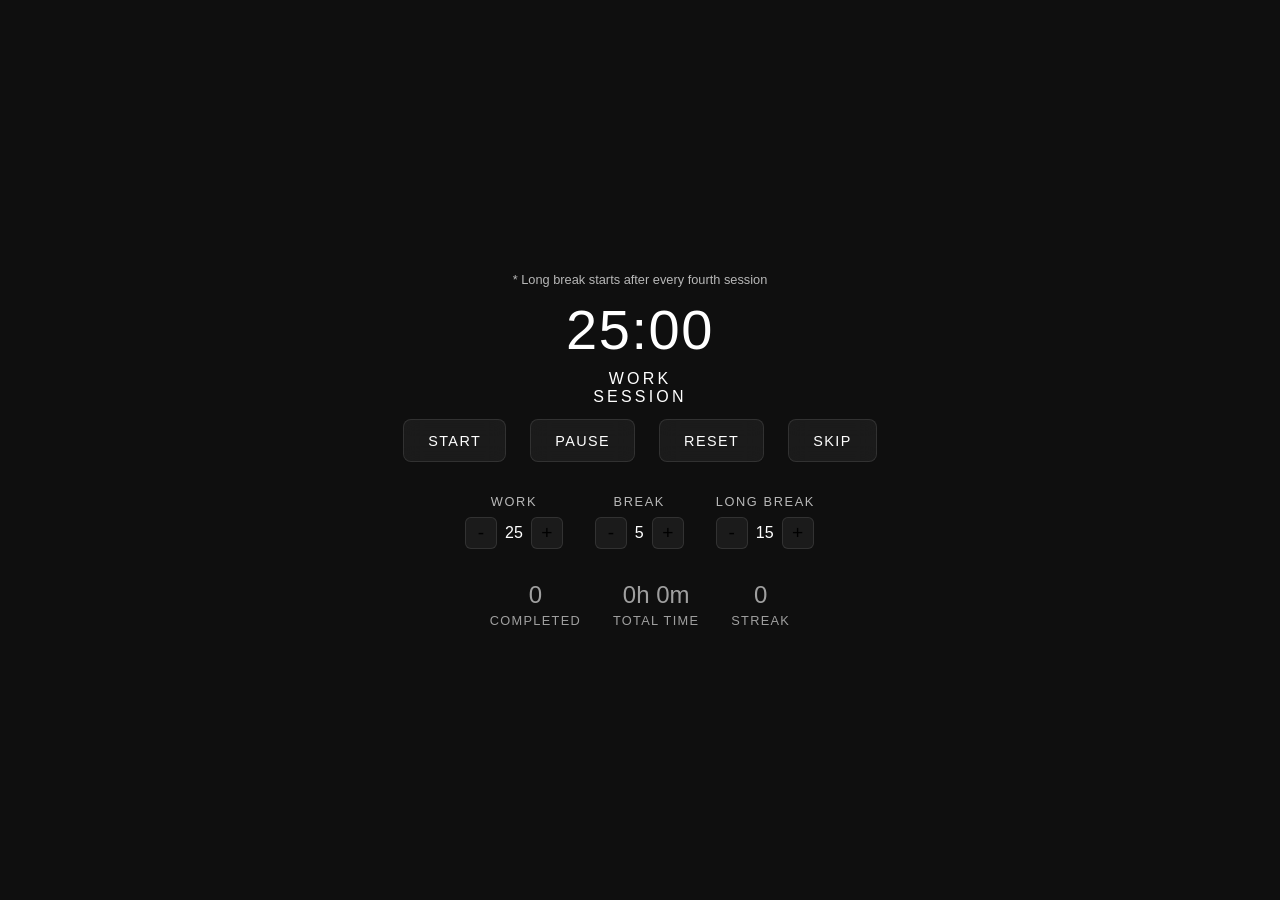
==== index.html @ 33bf0423 "Add files via upload" ====
<!DOCTYPE html>
<html lang="en">

<head>
    <meta charset="UTF-8">
    <meta name="description" content="This is a very simple website made by yours truly">
    <meta name="viewport" content="width=device-width, initial-scale=1">
    <title>Pomodoro Timer</title>
    <link rel="stylesheet" href="style.css" />
    <script src="script.js" defer></script>
</head>


<body>
    <nav>

    </nav>
    
    <div class="background-grid"></div>


    <div class="container">
        <div> <p class="disclaimer"> * Long break starts after every fourth session</p> </div>
        <div class="timer-wrapper">
            
                <circle id="progress"></circle>
            

            <div class="timer-display">
                <div class="time" id="timeDisplay"> 25:00</div>
                <div class="session-type" id="sessionType">Work Session</div>


            </div>
        </div>

        <div class="controls">
            <button class="btn primary" id="startBtn">Start</button>
            <button class="btn" id="pauseBtn">Pause</button>
            <button class="btn" id="resetBtn">Reset</button>
            <button class="btn" id="skipBtn">Skip</button>
        </div>

        <div class="settings">
            <div class="setting-group">
                <div class="setting-label">Work</div>
                <div class="setting-controls">
                    <button class="setting-btn" id="workMinus">-</button>
                    <div class="setting-value" id="workTime">25</div>
                    <button class="setting-btn" id="workPlus">+</button>
                </div>
            </div>
            <div class="setting-group">
                <div class="setting-label">Break</div>
                <div class="setting-controls">
                    <button class="setting-btn" id="breakMinus">-</button>
                    <div class="setting-value" id="breakTime">5</div>
                    <button class="setting-btn" id="breakPlus">+</button>
                </div>
            </div>
            <div class="setting-group">
                <div class="setting-label">Long Break </div>
                <div class="setting-controls">
                    <button class="setting-btn" id="longBreakMinus">-</button>
                    <div class="setting-value" id="longBreakTime">15</div>
                    <button class="setting-btn" id="longBreakPlus">+</button>
                </div>
            </div>
        </div>
        <div class="stats">
            <div class="stat">
                <div class="stat-value" id="completedSessions">0</div>
                <div class="stat-label"> Completed</div>
            </div>
            <div class="stat">
                <div class="stat-value" id="totalTime">0h 0m</div>
                <div class="stat-label"> Total Time</div>
            </div>
            <div class="stat">
                <div class="stat-value" id="currentStreak">0</div>
                <div class="stat-label"> Streak</div>
            </div>
        </div>

    </div>
    <div class="notification" id="notification">
        <div id="notificationText">Session Completed</div>
    </div>


</body>

</html>
---- style.css ----
* {
    margin: 0;
    padding: 0;
    box-sizing: border-box;
}

body {
    font-family: Arial, Helvetica, sans-serif;
    background: #0f0f0f;
    color: white;
    min-height: 100vh;
    display: flex;
    justify-content: center;
    align-items: center;
    overflow: hidden;
    position: relative;
}

.background-grid {
    position: absolute;
    top: 0;
    left: 0;
    width: 100%;
    height: 100%;
    opacity: 0.02;
    background-image: linear-gradient(rgba(255, 255, 255, 0.1) 1px, transperant 1px),
        linear-gradient(90deg, rgba(255, 255, 255, 0.1) 1px, transperant 1px);
    background-size: 40px 40px;
    animation: gridMove 30s linear infinite;

}

@keyframes gridMove {
    0% {
        transform: translate(0, 0);
    }

    100% {
        transform: translate(40px, 40px);
    }
}

.container {
    text-align: center;
    z-index: 2;
    position: relative;
    padding: 2rem;
}

.disclaimer {
    font-size: 0.8rem;
    font-weight: 300;
    opacity: 0.7;
    margin-bottom: 4rem;
}

.timer-wrapper {
    position: relative;
    display: inline-block;
    margin-bottom: 4rem;
}

/* .progress-ring {
    transform: rotate(-90deg);
    width: 300px;
    height: 300px;
}

.progress-ring-circle {
    stroke: rgba(255, 255, 255, 0.1);
    stroke-width: 6;
    fill: transparent;
    r: 145;
    cx: 150;
    cy: 150;
}

.progress-ring-progress {
    stroke: white;
    stroke-width: 6;
    fill: transparent;
    r: 145;
    cx: 150;
    cy: 150;
    stroke-dasharray: 911;
    stroke-dashoffset: 911;
    transition: stroke-dashoffset 1s ease;
    stroke-linecap: round;

}

.progress-ring-progress.work {
    stroke: #f4bbbb;

}

.progress-ring-progress.break {
    stroke: #a4eeee;
} */

.timer-display {
    position: absolute;
    top: 50%;
    left: 50%;
    transform: translate(-50%, -50%);
    display: flex;
    flex-direction: column;
    align-items: center;
}

.time {
    font-size: 3.5rem;
    font-weight: 200;
    letter-spacing: 0.1rem;
    margin-bottom: 0.5rem;
    font-variant-numeric: tabular-nums;
}

.session-type {
    font-size: 1rem;
    font-weight: 300;
    text-transform: uppercase;
    letter-spacing: 0.2rem;
}

.controls {
    display: flex;
    gap: 1.5rem;
    margin-bottom: 2rem;
    justify-content: center;
    flex-wrap: wrap;
}

.btn {
    background: rgba(255, 255, 255, 0.05);
    border: 1px solid rgba(255, 255, 255, 0.1);
    color: white;
    padding: 0.8rem 1.5rem;
    border-radius: 8px;
    cursor: pointer;
    font-size: 0.9rem;
    font-weight: 300;
    text-transform: uppercase;
    letter-spacing: 0.1em;
    transition: all 0.3s ease;
    backdrop-filter: blur(10px);
    position: relative;
    overflow: hidden;

}

.btn::before {
    content: '';
    position: absolute;
    top: 0;
    left: 100%;
    width: 100%;
    height: 100%;
    background: rgba(255, 255, 255, 0.1);
    transition: left 0.3s ease;

}

.btn:hover::before {
    left: 100%;
}

.btn:hover {
    border-color: rgba(255, 255, 255, 0.3);
    background: rgba(255, 255, 255, 0.1);
    transform: translateY(-2px);
}

.btn:active {
    border-color: #f4bbbb;
    color: #f4bbbb;
}

.settings {
    display: flex;
    gap: 2rem;
    justify-content: center;
    margin-bottom: 2rem;
    flex-wrap: wrap;
}

.setting-group {
    display: flex;
    flex-direction: column;
    align-content: center;
    gap: 0.5rem;
}

.setting-label {
    font-size: 0.8rem;
    font-weight: 300;
    opacity: 0.7;
    text-transform: uppercase;
    letter-spacing: 0.1rem;
}

.setting-controls {
    display: flex;
    align-items: center;
    gap: 0.5rem;
}

.setting-btn {
    background: rgba(255, 255, 255, 0.05);
    border: 1px solid rgba(255, 255, 255, 0.1);
    width: 32px;
    height: 32px;
    border-radius: 6px;
    cursor: pointer;
    display: flex;
    align-items: center;
    justify-content: center;
    font-size: 1.2rem;
    transition: all 0.3s ease;
}

.setting-btn:hover {
    background: rgba(255, 255, 255, 0.1);
    border-color: rgba(255, 255, 255, 0.3);
}

.setting-value {
    font-size: 1rem;
    font-weight: 300;
    max-width: 3rem;
    text-align: center;
}

.stats {
    display: flex;
    gap: 2rem;
    justify-content: center;
    opacity: 0.6;
    flex-wrap: wrap;
}

.stat {
    text-align: center;
}

.stat-value {
    font-size: 1.5rem;
    font-weight: 200;
    margin-bottom: 0.25rem;
}

.stat-label {
    font-size: 0.8rem;
    font-weight: 300;
    text-transform: uppercase;
    letter-spacing: 0.1em;
}

.notification {
    position: fixed;
    top: 2rem;
    right: 2rem;

    background: rgba(255, 255, 255, 0.1);
    border: 1px solid rgba(255, 255, 255, 0.2);
    border-radius: 8px;
    padding: 1rem 1.5rem;
    backdrop-filter: blur(10px);
    transform: translateX(400px);
    transition: transform 0.3s ease;
    z-index: 100;
}

.notification.show {
    transform: translateX(0);
}

.notification.remove {
    transform: translateX(100%);
}

@media (max-width: 768px) {
    /* .progress-ring {
        width: 250px;
        height: 250px;
    }

    .progress-ring-circle,
    .progress-ring-progress {
        r: 120;
        cx: 125;
        cy: 125;
        stroke-dasharray: 754;
        stroke-dashoffset: 754;
    } */

    .time {
        font-size: 2.5rem;
    }

    .container {
        padding: 1rem;
    }

    .settings,.controls,stats {
        gap: 1rem;
    }

    @keyframes pulse {

        0%,
        100% {
            opacity: 1;
        }

        50% {
            opacity: 0.5;
        }
    }

    .pulsing {
        animation: pulse 1s ease-in-out infinite;
    }
}
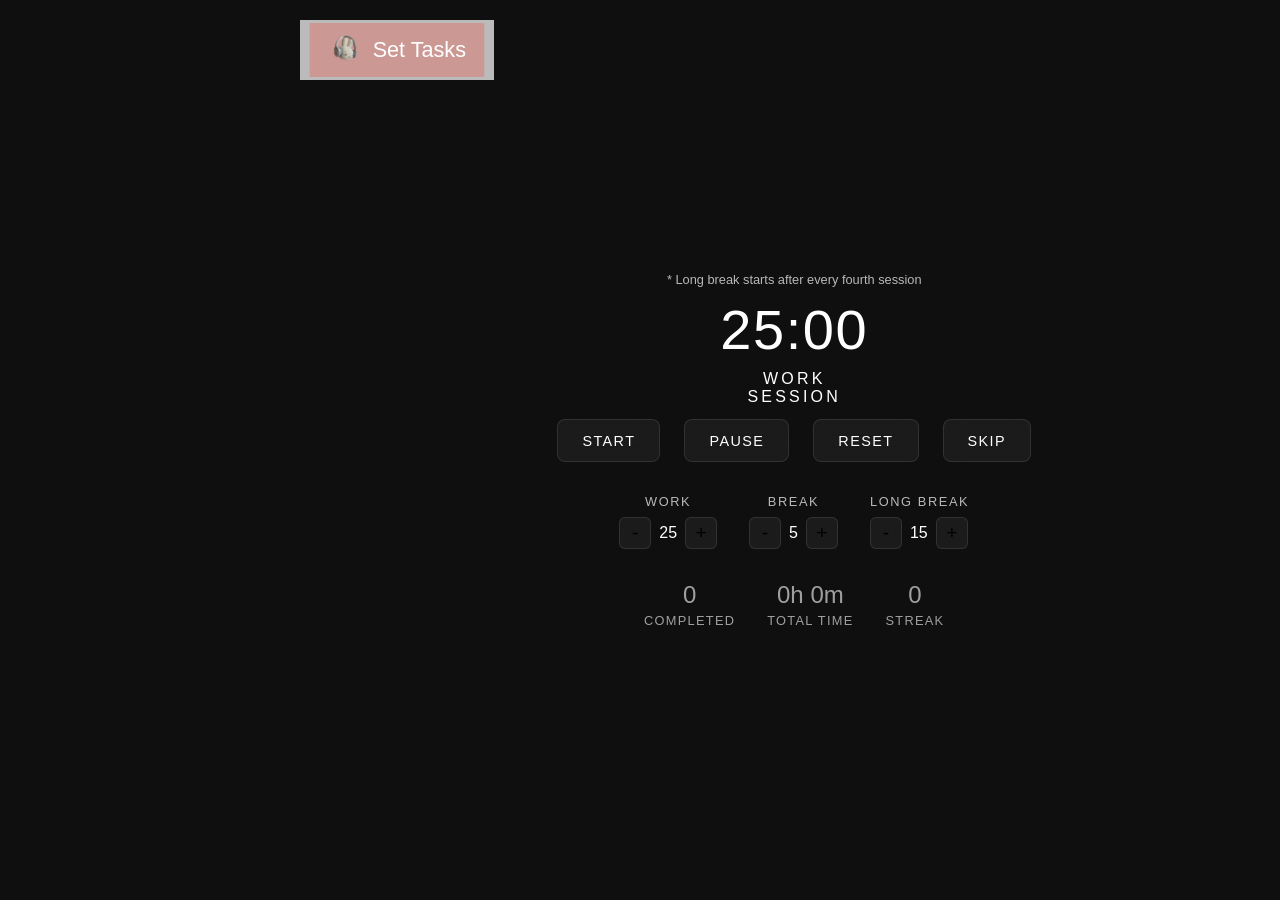
==== commit acccd150: "Add files via upload" ====
--- a/index.html
+++ b/index.html
@@ -13,11 +13,29 @@
 
 <body>
     <nav>
-
+        <div id="tasksToggle"><img src="hmiffy.png"  width="40"alt="Tasks toggle">Set Tasks</div>
     </nav>
     
     <div class="background-grid"></div>
 
+    <div class="tasks-div" >
+        
+       
+       <div class="task-container">
+            <div id="taskTitle" class="task-title">
+            <h2>Tasks</h2>
+            <input type="text" id="taskInput" placeholder="Add a task...">
+            <span onclick= "newTask()" class="addBtn">Add</span>
+            </div>
+
+            <ul id="myTaskList">
+            <li class="checked">Get Started...</li>
+            <li>Finish!</li>
+            </ul>
+        </div>
+
+
+    </div>
 
     <div class="container">
         <div> <p class="disclaimer"> * Long break starts after every fourth session</p> </div>
--- a/style.css
+++ b/style.css
@@ -16,19 +16,20 @@
     position: relative;
 }
 
-.background-grid {
+/* .background-grid {
     position: absolute;
     top: 0;
     left: 0;
     width: 100%;
     height: 100%;
-    opacity: 0.02;
-    background-image: linear-gradient(rgba(255, 255, 255, 0.1) 1px, transperant 1px),
-        linear-gradient(90deg, rgba(255, 255, 255, 0.1) 1px, transperant 1px);
+    opacity: 0.2;
+    background-image: linear-gradient(rgba(255, 255, 255, 0.1) 1px, transparent 1px),
+        linear-gradient(90deg, rgba(255, 255, 255, 0.1) 1px, transparent 1px);
     background-size: 40px 40px;
     animation: gridMove 30s linear infinite;
-
-}
+    pointer-events: none;
+
+} */
 
 @keyframes gridMove {
     0% {
@@ -38,6 +39,177 @@
     100% {
         transform: translate(40px, 40px);
     }
+}
+
+nav {
+    position: absolute;
+    top: 20px;
+    left: 300px;
+
+    text-align: center;
+    background-color: #bbb;
+}
+
+.tasks-div {
+    font-size: 2rem;
+    margin-bottom: 20rem
+}
+
+#tasksToggle {
+    font-size: 1.5rem;
+    padding: 10px 20px;
+    display: flex;
+    align-items: center;
+    gap: 10px;
+    background-color: #f443364a;
+    transform: scale(0.9);
+    transition: transform 0.15s ease-in-out;
+}
+
+#tasksToggle:hover {
+    background-color: #f44336;
+    transform: scale(1) ; 
+
+}
+
+.task-container{
+    transform: translateY(-30px) scale(0.6);
+    opacity: 0;
+    transform-origin: center;
+
+    transition: 
+        transform 0.25s cubic-bezier(0.34, 1.56, 0.64, 1),
+        opacity 0.15s ease;
+    pointer-events: none;
+}
+
+.task-show  {
+    transform: translateY(0) scale(1);
+    opacity: 1;
+    pointer-events: auto;
+}
+
+
+ul {
+  margin: 0;
+  padding: 0;
+}
+
+ul li {
+  cursor: pointer;
+  position: relative;
+  padding: 12px 8px 12px 40px;
+  background: #ead5d5;
+  font-size: 18px;
+  transition: 0.2s;
+  list-style-type: none;
+
+  /* make the list items unselectable */
+  -webkit-user-select: none;
+  -moz-user-select: none;
+  -ms-user-select: none;
+  user-select: none;
+}
+
+
+
+
+ul li:nth-child(odd) {
+  background: #f9f9f9;
+}
+
+ul li:hover {
+  background: #ddd;
+}
+
+ul li.checked {
+  background: #888;
+  color: #fff;
+  text-decoration: line-through;
+}
+
+/* Add a "checked" mark when clicked on */
+ul li.checked::before {
+  content: "\2605";
+  position: absolute;
+  color: aqua;
+  font-size: 20px;
+  left: 10px;
+}
+ul li::before{
+    content: "\2606";
+    position: absolute;
+    color: aqua;
+    font-size: 20px;
+    left: 10px;
+    pointer-events: none;
+}
+
+li {
+  position: relative;
+}
+
+/* Style the close button */
+.close {
+  position: absolute;
+  right: 0;
+  top: 0;
+  padding: 12px 16px 12px 16px;
+}
+
+.close:hover {
+  background-color: #f44336;
+  color: white;
+}
+
+/* Style the header */
+.task-title {
+  background-color: #f44336;
+  padding: 8px 20px 20px;
+  color: white;
+  text-align: center;
+}
+
+.task-title h2 {
+  font-size: 2rem;
+  padding: 10px 0;
+}
+
+/* Clear floats after the header */
+.task-title:after {
+  content: "";
+  display: table;
+  clear: both;
+}
+
+/* Style the input */
+input {
+  margin: 0;
+  border: none;
+  border-radius: 0;
+  width: 75%;
+  padding: 10px;
+  float: left;
+  font-size: 16px;
+  
+}
+
+/* Style the "Add" button */
+.addBtn {
+  padding: 10px;
+  width: 25%;
+  background: #d9d9d9;
+  color: #555;
+  float: left;
+  text-align: center;
+  font-size: 16px;
+  cursor: pointer;
+  transition: 0.3s;
+  border-radius: 0;
+}
+
+.addBtn:hover {
+  background-color: #bbb;
 }
 
 .container {
@@ -60,43 +232,7 @@
     margin-bottom: 4rem;
 }
 
-/* .progress-ring {
-    transform: rotate(-90deg);
-    width: 300px;
-    height: 300px;
-}
-
-.progress-ring-circle {
-    stroke: rgba(255, 255, 255, 0.1);
-    stroke-width: 6;
-    fill: transparent;
-    r: 145;
-    cx: 150;
-    cy: 150;
-}
-
-.progress-ring-progress {
-    stroke: white;
-    stroke-width: 6;
-    fill: transparent;
-    r: 145;
-    cx: 150;
-    cy: 150;
-    stroke-dasharray: 911;
-    stroke-dashoffset: 911;
-    transition: stroke-dashoffset 1s ease;
-    stroke-linecap: round;
-
-}
-
-.progress-ring-progress.work {
-    stroke: #f4bbbb;
-
-}
-
-.progress-ring-progress.break {
-    stroke: #a4eeee;
-} */
+
 
 .timer-display {
     position: absolute;
@@ -280,45 +416,67 @@
 }
 
 @media (max-width: 768px) {
-    /* .progress-ring {
-        width: 250px;
-        height: 250px;
-    }
-
-    .progress-ring-circle,
-    .progress-ring-progress {
-        r: 120;
-        cx: 125;
-        cy: 125;
-        stroke-dasharray: 754;
-        stroke-dashoffset: 754;
-    } */
-
-    .time {
-        font-size: 2.5rem;
-    }
-
-    .container {
-        padding: 1rem;
+    
+
+    .time{
+        font-size: 2rem;
+    }
+
+    .container, .tasks-div {
+        padding: 1.5rem;
     }
 
     .settings,.controls,stats {
         gap: 1rem;
     }
 
-    @keyframes pulse {
-
-        0%,
-        100% {
-            opacity: 1;
-        }
-
-        50% {
-            opacity: 0.5;
-        }
-    }
-
-    .pulsing {
-        animation: pulse 1s ease-in-out infinite;
+    nav {
+        position: absolute;
+        top: 20px;
+        left: 20px;
+        
+        z-index: 10;
+        text-align: center;
+        background-color: #bbb;
+        font-size: 0.9rem;
+    }   
+
+     
+    .tasks-div{
+        font-size: 1rem;
+        size: 2rem;
+        margin-bottom: 40rem;
+        margin-right: -3rem;
+        position: relative;
+        top: 60px;
+        
+    }  
+    
+    .task-title h2 {
+        padding: 30px 50px;
+        font-size: 1rem;
+        
+    }
+
+    input {
+        margin: 0;
+        border: none;
+        border-radius: 0;
+        width: 75%;
+        padding: 10px;
+        float: left;
+        font-size: 12px;
+    }
+
+    .addBtn {
+        padding: 10px;
+        width: 25%;
+        background: #d9d9d9;
+        color: #555;
+        float: left;
+        text-align: center;
+        font-size: 12px;
+        cursor: pointer;
+       
     }
 }
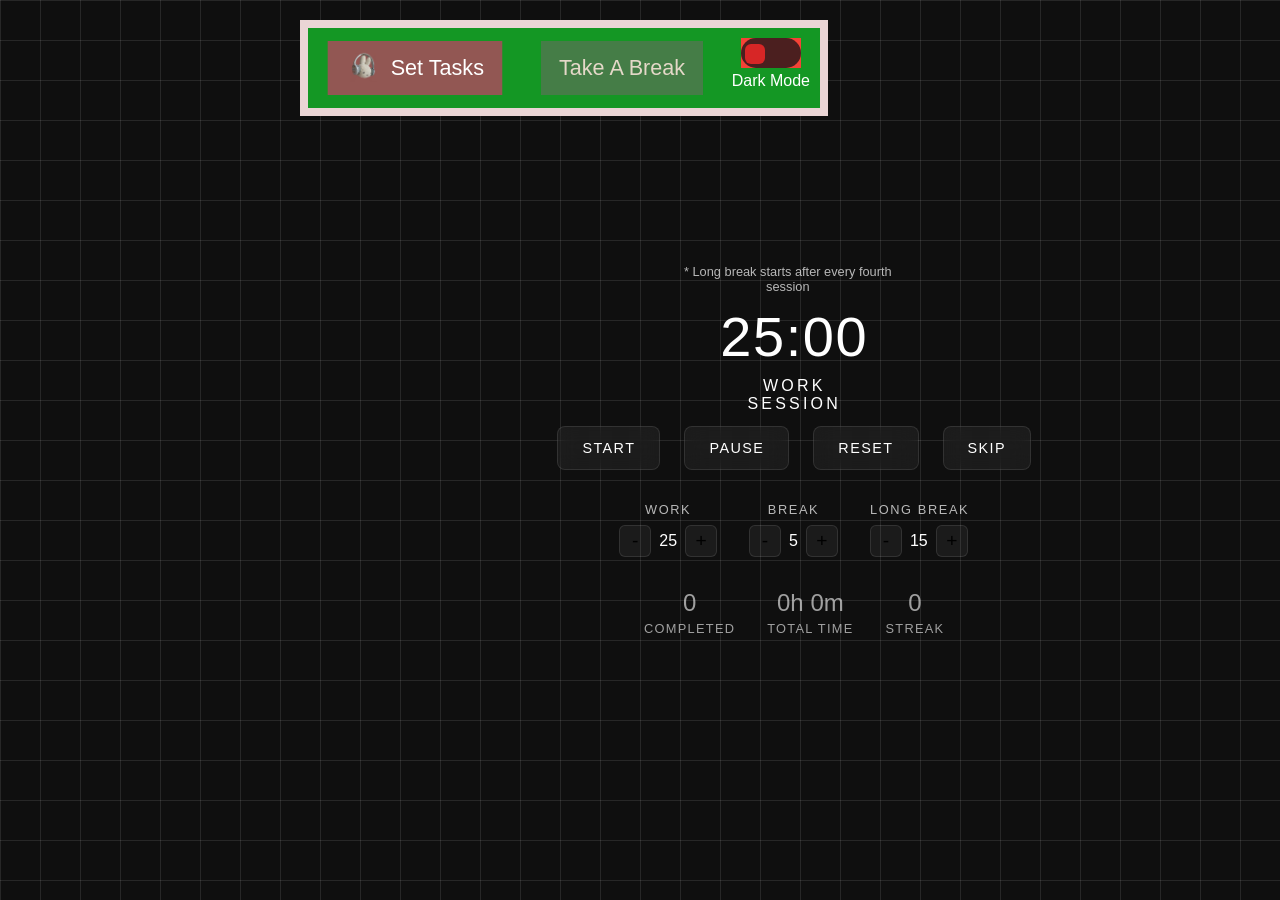
==== commit fb98ad54: "Add files via upload" ====
--- a/index.html
+++ b/index.html
@@ -6,14 +6,25 @@
     <meta name="description" content="This is a very simple website made by yours truly">
     <meta name="viewport" content="width=device-width, initial-scale=1">
     <title>Pomodoro Timer</title>
+    <link rel="stylesheet" href="timer.css">
     <link rel="stylesheet" href="style.css" />
     <script src="script.js" defer></script>
 </head>
 
 
-<body>
+<body id="body">
     <nav>
         <div id="tasksToggle"><img src="hmiffy.png"  width="40"alt="Tasks toggle">Set Tasks</div>
+        <div class="game-link"><a href="game.html" target="_blank" rel="noopener noreferrer">Take A Break</a> </div>
+        <!-- Rounded switch -->
+        <div >
+            <label class="switch">
+                <input id="modeInput" type="checkbox">
+                
+                <span class="slider round"></span>
+            </label>
+            <p id="modeTitle">Dark Mode</p>
+        </div>
     </nav>
     
     <div class="background-grid"></div>
--- a/timer.css
+++ b/timer.css
@@ -0,0 +1,182 @@
+.container {
+    text-align: center;
+    z-index: 2;
+    position: relative;
+    padding: 2rem;
+}
+
+.disclaimer {
+    font-size: 0.8rem;
+    font-weight: 300;
+    opacity: 0.7;
+    margin-bottom: 4rem;
+    margin-left: 7rem;
+    width: 50%;
+}
+
+.timer-wrapper {
+    position: relative;
+    display: inline-block;
+    margin-bottom: 4rem;
+}
+
+
+
+.timer-display {
+    position: absolute;
+    top: 50%;
+    left: 50%;
+    transform: translate(-50%, -50%);
+    display: flex;
+    flex-direction: column;
+    align-items: center;
+}
+
+.time {
+    font-size: 3.5rem;
+    font-weight: 200;
+    letter-spacing: 0.1rem;
+    margin-bottom: 0.5rem;
+    font-variant-numeric: tabular-nums;
+}
+
+.session-type {
+    font-size: 1rem;
+    font-weight: 300;
+    text-transform: uppercase;
+    letter-spacing: 0.2rem;
+}
+
+.controls {
+    display: flex;
+    gap: 1.5rem;
+    margin-bottom: 2rem;
+    justify-content: center;
+    flex-wrap: wrap;
+}
+
+.btn {
+    background: rgba(255, 255, 255, 0.05);
+    border: 1px solid rgba(255, 255, 255, 0.1);
+    color: white;
+    padding: 0.8rem 1.5rem;
+    border-radius: 8px;
+    cursor: pointer;
+    font-size: 0.9rem;
+    font-weight: 300;
+    text-transform: uppercase;
+    letter-spacing: 0.1em;
+    transition: all 0.3s ease;
+    backdrop-filter: blur(10px);
+    position: relative;
+    overflow: hidden;
+
+}
+
+.btn::before {
+    content: '';
+    position: absolute;
+    top: 0;
+    left: 100%;
+    width: 100%;
+    height: 100%;
+    background: rgba(255, 255, 255, 0.1);
+    transition: left 0.3s ease;
+
+}
+
+.btn:hover::before {
+    left: 100%;
+}
+
+.btn:hover {
+    border-color: rgba(255, 255, 255, 0.3);
+    background: rgba(255, 255, 255, 0.1);
+    transform: translateY(-2px);
+}
+
+.btn:active {
+    border-color: #f4bbbb;
+    color: #f4bbbb;
+}
+
+.settings {
+    display: flex;
+    gap: 2rem;
+    justify-content: center;
+    margin-bottom: 2rem;
+    flex-wrap: wrap;
+}
+
+.setting-group {
+    display: flex;
+    flex-direction: column;
+    align-content: center;
+    gap: 0.5rem;
+}
+
+.setting-label {
+    font-size: 0.8rem;
+    font-weight: 300;
+    opacity: 0.7;
+    text-transform: uppercase;
+    letter-spacing: 0.1rem;
+}
+
+.setting-controls {
+    display: flex;
+    align-items: center;
+    gap: 0.5rem;
+}
+
+.setting-btn {
+    background: rgba(255, 255, 255, 0.05);
+    border: 1px solid rgba(255, 255, 255, 0.1);
+    width: 32px;
+    height: 32px;
+    border-radius: 6px;
+    cursor: pointer;
+    display: flex;
+    align-items: center;
+    justify-content: center;
+    font-size: 1.2rem;
+    transition: all 0.3s ease;
+}
+
+.setting-btn:hover {
+    background: rgba(255, 255, 255, 0.1);
+    border-color: rgba(255, 255, 255, 0.3);
+}
+
+.setting-value {
+    font-size: 1rem;
+    font-weight: 300;
+    max-width: 3rem;
+    text-align: center;
+}
+
+.stats {
+    display: flex;
+    gap: 2rem;
+    justify-content: center;
+    opacity: 0.6;
+    flex-wrap: wrap;
+}
+
+.stat {
+    text-align: center;
+}
+
+.stat-value {
+    font-size: 1.5rem;
+    font-weight: 200;
+    margin-bottom: 0.25rem;
+}
+
+.stat-label {
+    font-size: 0.8rem;
+    font-weight: 300;
+    text-transform: uppercase;
+    letter-spacing: 0.1em;
+}
+
--- a/style.css
+++ b/style.css
@@ -16,20 +16,57 @@
     position: relative;
 }
 
-/* .background-grid {
+.light-mode {
+    background: #f4f4f4;
+    color: #333;
+    
+    .game-link a {
+        color: #333;
+    }
+
+    .background-grid {
+        position: absolute;
+        top: 0;
+        left: 0;
+        width: 100%;
+        height: 100%;
+        opacity: 1;
+        background-image: linear-gradient(rgba(233, 108, 108, 0.9) 1px, transparent 1px),
+            linear-gradient(90deg, rgba(184, 41, 41, 0.718) 1px, transparent 1px);
+        background-size: 40px 40px;
+        animation: gridMove 30s linear infinite;
+        pointer-events: none;
+    }
+    .btn {
+        background: rgba(177, 192, 77, 0.903);
+        border: 1px solid rgb(206, 62, 62);
+        color: rgb(225, 212, 212);
+    }
+    .btn:active {
+        border-color: #0f0ff8a4;
+        color: #c31fd5;
+    }
+
+
+
+    
+
+}
+
+.background-grid {
     position: absolute;
     top: 0;
     left: 0;
     width: 100%;
     height: 100%;
-    opacity: 0.2;
+    opacity: 2;
     background-image: linear-gradient(rgba(255, 255, 255, 0.1) 1px, transparent 1px),
         linear-gradient(90deg, rgba(255, 255, 255, 0.1) 1px, transparent 1px);
     background-size: 40px 40px;
     animation: gridMove 30s linear infinite;
     pointer-events: none;
 
-} */
+}
 
 @keyframes gridMove {
     0% {
@@ -45,14 +82,115 @@
     position: absolute;
     top: 20px;
     left: 300px;
-
+    width: fit-content;
+    border-color: #ead5d5;
+    border-width: 8px;
+    border-style: solid;
+    display: flex;
     text-align: center;
-    background-color: #bbb;
+    background-color: #149724;
+    padding: 10px 10px;
+    justify-content: space-evenly;
+    gap: 20px;
+    z-index: 100;
+}
+
+
+
+
+.game-link {
+
+
+    font-size: 1.2rem;
+    transition: color 0.3s ease;
+    background-color: #457d47;
+    font-size: 1.5rem;
+    padding: 10px 20px;
+    display: flex;
+    align-items: center;
+    gap: 10px;
+    transform: scale(0.9);
+    transition: transform 0.15s ease-in-out;
+}
+
+.game-link a {
+    color: #e4d8c8;
+    text-decoration: none;
+}
+
+.game-link:hover {
+    background-color: #15410f;
+    transform: scale(1);
+
+}
+
+/* The switch - the box around the slider */
+.switch {
+    position: relative;
+    display: inline-block;
+    width: 60px;
+    height: 30px;
+    background-color: #f44336;
+}
+
+/* Hide default HTML checkbox */
+.switch input {
+    opacity: 0;
+    width: 0;
+    height: 0;
+}
+
+/* The slider */
+.slider {
+    position: absolute;
+    cursor: pointer;
+    top: 0;
+    left: 0;
+    right: 0;
+    bottom: 0;
+    background-color: #4b1f1f;
+    -webkit-transition: .4s;
+    transition: .4s;
+}
+
+.slider:before {
+    position: absolute;
+    content: "";
+    height: 20px;
+    width: 20px;
+    left: 4px;
+    bottom: 4px;
+    background-color: rgb(215, 38, 38);
+    -webkit-transition: .4s;
+    transition: .4s;
+}
+
+input:checked+.slider {
+    background-color: #2196F3;
+}
+
+input:focus+.slider {
+    box-shadow: 0 0 1px #8c8d48;
+}
+
+input:checked+.slider:before {
+    -webkit-transform: translateX(26px);
+    -ms-transform: translateX(26px);
+    transform: translateX(26px);
+}
+
+/* Rounded sliders */
+.slider.round {
+    border-radius: 34px;
+}
+
+.slider.round:before {
+    border-radius: 30%;
 }
 
 .tasks-div {
     font-size: 2rem;
-    margin-bottom: 20rem
+    margin-bottom: 15rem
 }
 
 #tasksToggle {
@@ -61,29 +199,29 @@
     display: flex;
     align-items: center;
     gap: 10px;
-    background-color: #f443364a;
+    background-color: #925753;
     transform: scale(0.9);
     transition: transform 0.15s ease-in-out;
 }
 
 #tasksToggle:hover {
     background-color: #f44336;
-    transform: scale(1) ; 
-
-}
-
-.task-container{
+    transform: scale(1);
+
+}
+
+.task-container {
     transform: translateY(-30px) scale(0.6);
     opacity: 0;
     transform-origin: center;
 
-    transition: 
+    transition:
         transform 0.25s cubic-bezier(0.34, 1.56, 0.64, 1),
         opacity 0.15s ease;
     pointer-events: none;
 }
 
-.task-show  {
+.task-show {
     transform: translateY(0) scale(1);
     opacity: 1;
     pointer-events: auto;
@@ -91,52 +229,53 @@
 
 
 ul {
-  margin: 0;
-  padding: 0;
+    margin: 0;
+    padding: 0;
 }
 
 ul li {
-  cursor: pointer;
-  position: relative;
-  padding: 12px 8px 12px 40px;
-  background: #ead5d5;
-  font-size: 18px;
-  transition: 0.2s;
-  list-style-type: none;
-
-  /* make the list items unselectable */
-  -webkit-user-select: none;
-  -moz-user-select: none;
-  -ms-user-select: none;
-  user-select: none;
+    cursor: pointer;
+    position: relative;
+    padding: 12px 8px 12px 40px;
+    background: #ead5d5;
+    font-size: 18px;
+    transition: 0.2s;
+    list-style-type: none;
+
+    /* make the list items unselectable */
+    -webkit-user-select: none;
+    -moz-user-select: none;
+    -ms-user-select: none;
+    user-select: none;
 }
 
 
 
 
 ul li:nth-child(odd) {
-  background: #f9f9f9;
+    background: #f9f9f9;
 }
 
 ul li:hover {
-  background: #ddd;
+    background: #ddd;
 }
 
 ul li.checked {
-  background: #888;
-  color: #fff;
-  text-decoration: line-through;
+    background: #888;
+    color: #fff;
+    text-decoration: line-through;
 }
 
 /* Add a "checked" mark when clicked on */
 ul li.checked::before {
-  content: "\2605";
-  position: absolute;
-  color: aqua;
-  font-size: 20px;
-  left: 10px;
-}
-ul li::before{
+    content: "\2605";
+    position: absolute;
+    color: aqua;
+    font-size: 20px;
+    left: 10px;
+}
+
+ul li::before {
     content: "\2606";
     position: absolute;
     color: aqua;
@@ -146,251 +285,73 @@
 }
 
 li {
-  position: relative;
+    position: relative;
 }
 
 /* Style the close button */
 .close {
-  position: absolute;
-  right: 0;
-  top: 0;
-  padding: 12px 16px 12px 16px;
+    position: absolute;
+    right: 0;
+    top: 0;
+    padding: 12px 16px 12px 16px;
 }
 
 .close:hover {
-  background-color: #f44336;
-  color: white;
+    background-color: #f44336;
+    color: white;
 }
 
 /* Style the header */
 .task-title {
-  background-color: #f44336;
-  padding: 8px 20px 20px;
-  color: white;
-  text-align: center;
+    background-color: #f44336;
+    padding: 8px 20px 20px;
+    color: white;
+    text-align: center;
 }
 
 .task-title h2 {
-  font-size: 2rem;
-  padding: 10px 0;
+    font-size: 2rem;
+    padding: 10px 0;
 }
 
 /* Clear floats after the header */
 .task-title:after {
-  content: "";
-  display: table;
-  clear: both;
+    content: "";
+    display: table;
+    clear: both;
 }
 
 /* Style the input */
 input {
-  margin: 0;
-  border: none;
-  border-radius: 0;
-  width: 75%;
-  padding: 10px;
-  float: left;
-  font-size: 16px;
-  
+    margin: 0;
+    border: none;
+    border-radius: 0;
+    width: 75%;
+    padding: 10px;
+    float: left;
+    font-size: 16px;
+
 }
 
 /* Style the "Add" button */
 .addBtn {
-  padding: 10px;
-  width: 25%;
-  background: #d9d9d9;
-  color: #555;
-  float: left;
-  text-align: center;
-  font-size: 16px;
-  cursor: pointer;
-  transition: 0.3s;
-  border-radius: 0;
+    padding: 10px;
+    width: 25%;
+    background: #d9d9d9;
+    color: #555;
+    float: left;
+    text-align: center;
+    font-size: 16px;
+    cursor: pointer;
+    transition: 0.3s;
+    border-radius: 0;
 }
 
 .addBtn:hover {
-  background-color: #bbb;
-}
-
-.container {
-    text-align: center;
-    z-index: 2;
-    position: relative;
-    padding: 2rem;
-}
-
-.disclaimer {
-    font-size: 0.8rem;
-    font-weight: 300;
-    opacity: 0.7;
-    margin-bottom: 4rem;
-}
-
-.timer-wrapper {
-    position: relative;
-    display: inline-block;
-    margin-bottom: 4rem;
-}
-
-
-
-.timer-display {
-    position: absolute;
-    top: 50%;
-    left: 50%;
-    transform: translate(-50%, -50%);
-    display: flex;
-    flex-direction: column;
-    align-items: center;
-}
-
-.time {
-    font-size: 3.5rem;
-    font-weight: 200;
-    letter-spacing: 0.1rem;
-    margin-bottom: 0.5rem;
-    font-variant-numeric: tabular-nums;
-}
-
-.session-type {
-    font-size: 1rem;
-    font-weight: 300;
-    text-transform: uppercase;
-    letter-spacing: 0.2rem;
-}
-
-.controls {
-    display: flex;
-    gap: 1.5rem;
-    margin-bottom: 2rem;
-    justify-content: center;
-    flex-wrap: wrap;
-}
-
-.btn {
-    background: rgba(255, 255, 255, 0.05);
-    border: 1px solid rgba(255, 255, 255, 0.1);
-    color: white;
-    padding: 0.8rem 1.5rem;
-    border-radius: 8px;
-    cursor: pointer;
-    font-size: 0.9rem;
-    font-weight: 300;
-    text-transform: uppercase;
-    letter-spacing: 0.1em;
-    transition: all 0.3s ease;
-    backdrop-filter: blur(10px);
-    position: relative;
-    overflow: hidden;
-
-}
-
-.btn::before {
-    content: '';
-    position: absolute;
-    top: 0;
-    left: 100%;
-    width: 100%;
-    height: 100%;
-    background: rgba(255, 255, 255, 0.1);
-    transition: left 0.3s ease;
-
-}
-
-.btn:hover::before {
-    left: 100%;
-}
-
-.btn:hover {
-    border-color: rgba(255, 255, 255, 0.3);
-    background: rgba(255, 255, 255, 0.1);
-    transform: translateY(-2px);
-}
-
-.btn:active {
-    border-color: #f4bbbb;
-    color: #f4bbbb;
-}
-
-.settings {
-    display: flex;
-    gap: 2rem;
-    justify-content: center;
-    margin-bottom: 2rem;
-    flex-wrap: wrap;
-}
-
-.setting-group {
-    display: flex;
-    flex-direction: column;
-    align-content: center;
-    gap: 0.5rem;
-}
-
-.setting-label {
-    font-size: 0.8rem;
-    font-weight: 300;
-    opacity: 0.7;
-    text-transform: uppercase;
-    letter-spacing: 0.1rem;
-}
-
-.setting-controls {
-    display: flex;
-    align-items: center;
-    gap: 0.5rem;
-}
-
-.setting-btn {
-    background: rgba(255, 255, 255, 0.05);
-    border: 1px solid rgba(255, 255, 255, 0.1);
-    width: 32px;
-    height: 32px;
-    border-radius: 6px;
-    cursor: pointer;
-    display: flex;
-    align-items: center;
-    justify-content: center;
-    font-size: 1.2rem;
-    transition: all 0.3s ease;
-}
-
-.setting-btn:hover {
-    background: rgba(255, 255, 255, 0.1);
-    border-color: rgba(255, 255, 255, 0.3);
-}
-
-.setting-value {
-    font-size: 1rem;
-    font-weight: 300;
-    max-width: 3rem;
-    text-align: center;
-}
-
-.stats {
-    display: flex;
-    gap: 2rem;
-    justify-content: center;
-    opacity: 0.6;
-    flex-wrap: wrap;
-}
-
-.stat {
-    text-align: center;
-}
-
-.stat-value {
-    font-size: 1.5rem;
-    font-weight: 200;
-    margin-bottom: 0.25rem;
-}
-
-.stat-label {
-    font-size: 0.8rem;
-    font-weight: 300;
-    text-transform: uppercase;
-    letter-spacing: 0.1em;
-}
+    background-color: #bbb;
+}
+
+
 
 .notification {
     position: fixed;
@@ -402,7 +363,7 @@
     border-radius: 8px;
     padding: 1rem 1.5rem;
     backdrop-filter: blur(10px);
-    transform: translateX(400px);
+    transform: translateX(500px);
     transition: transform 0.3s ease;
     z-index: 100;
 }
@@ -412,21 +373,24 @@
 }
 
 .notification.remove {
-    transform: translateX(100%);
+    transform: translateX(130%);
 }
 
 @media (max-width: 768px) {
-    
-
-    .time{
+
+
+    .time {
         font-size: 2rem;
     }
 
-    .container, .tasks-div {
+    .container,
+    .tasks-div {
         padding: 1.5rem;
     }
 
-    .settings,.controls,stats {
+    .settings,
+    .controls,
+    stats {
         gap: 1rem;
     }
 
@@ -434,28 +398,101 @@
         position: absolute;
         top: 20px;
         left: 20px;
-        
+        width: 60vw;
+        height: fit-content;
         z-index: 10;
         text-align: center;
-        background-color: #bbb;
+        font-size: 0.8rem;
+    }
+
+    .game-link {
+        font-size: 1.25rem;
+        width: inherit;
+    }
+
+    .switch {
+        position: relative;
+        display: inline-block;
+        width: 1.5rem;
+        height: 3rem;
+        background-color: #f4ce36;
+    }
+
+
+    /* The slider */
+    .slider {
+        position: absolute;
+        cursor: pointer;
+        top: 0;
+        left: 0;
+        right: 0;
+        bottom: 0;
+        background-color: #4b1f1f;
+        -webkit-transition: .4s;
+        transition: .4s;
+    }
+
+    .slider:before {
+        position: absolute;
+        content: "";
+        height: 13px;
+        width: 0.9rem;
+        left: 3.5px;
+        bottom: 30px;
+        background-color: rgb(215, 38, 85);
+        -webkit-transition: .4s;
+        transition: .4s;
+    }
+
+    input:checked+.slider {
+        background-color: #2196F3;
+    }
+
+    input:focus+.slider {
+        box-shadow: 0 0 1px #2d600b;
+    }
+
+    input:checked+.slider:before {
+        -webkit-transform: translateY(26px);
+        -ms-transform: translateY(26px);
+        transform: translateY(26px);
+    }
+
+    /* Rounded sliders */
+    .slider.round {
+        border-radius: 10px;
+    }
+
+    .slider.round:before {
+        border-radius: 30%;
+    }
+
+    .tasks-div {
+        font-size: 2rem;
+        margin-bottom: 15rem
+    }
+
+
+    #tasksToggle {
+        font-size: 1.25rem;
+        width: inherit;
+
+    }
+
+    .tasks-div {
         font-size: 0.9rem;
-    }   
-
-     
-    .tasks-div{
-        font-size: 1rem;
         size: 2rem;
-        margin-bottom: 40rem;
+        margin-bottom: 22rem;
         margin-right: -3rem;
         position: relative;
         top: 60px;
-        
-    }  
-    
+
+    }
+
     .task-title h2 {
-        padding: 30px 50px;
-        font-size: 1rem;
-        
+        padding: 10px 50px;
+        font-size: 0.9rem;
+
     }
 
     input {
@@ -477,6 +514,20 @@
         text-align: center;
         font-size: 12px;
         cursor: pointer;
-       
-    }
+
+    }
+
+    ul li {
+        font-size: 0.9rem;
+
+
+    }
+
+    .disclaimer {
+        margin-bottom: 3rem;
+        margin-left: 4rem;
+        
+    }
+
+
 }
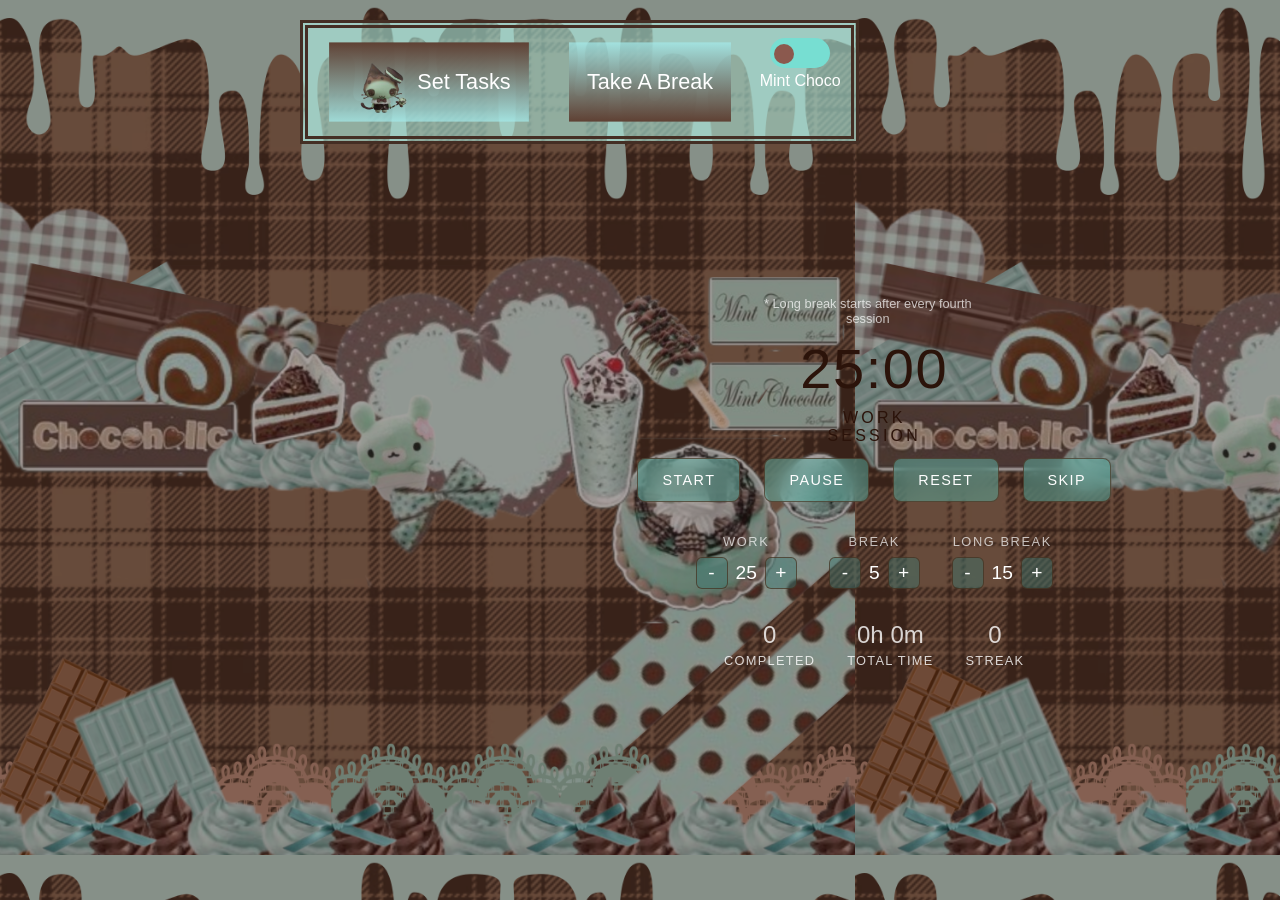
==== commit ac85ae19: "Add files via upload" ====
--- a/index.html
+++ b/index.html
@@ -13,8 +13,11 @@
 
 
 <body id="body">
+    <div class="gradient-div"></div>
     <nav>
-        <div id="tasksToggle"><img src="hmiffy.png"  width="40"alt="Tasks toggle">Set Tasks</div>
+       
+        <div id="tasksToggle"><img class="task-icon" alt="Tasks toggle">Set Tasks</div>
+        
         <div class="game-link"><a href="game.html" target="_blank" rel="noopener noreferrer">Take A Break</a> </div>
         <!-- Rounded switch -->
         <div >
@@ -23,7 +26,7 @@
                 
                 <span class="slider round"></span>
             </label>
-            <p id="modeTitle">Dark Mode</p>
+            <p id="modeTitle">Mint Choco</p>
         </div>
     </nav>
     
@@ -37,6 +40,7 @@
             <h2>Tasks</h2>
             <input type="text" id="taskInput" placeholder="Add a task...">
             <span onclick= "newTask()" class="addBtn">Add</span>
+            
             </div>
 
             <ul id="myTaskList">
--- a/timer.css
+++ b/timer.css
@@ -3,11 +3,12 @@
     z-index: 2;
     position: relative;
     padding: 2rem;
+    top: 2rem;
 }
 
 .disclaimer {
     font-size: 0.8rem;
-    font-weight: 300;
+    font-weight: 400px;
     opacity: 0.7;
     margin-bottom: 4rem;
     margin-left: 7rem;
@@ -30,11 +31,12 @@
     display: flex;
     flex-direction: column;
     align-items: center;
+    color: #2b130a;
 }
 
 .time {
     font-size: 3.5rem;
-    font-weight: 200;
+    font-weight: 400px;
     letter-spacing: 0.1rem;
     margin-bottom: 0.5rem;
     font-variant-numeric: tabular-nums;
@@ -56,8 +58,8 @@
 }
 
 .btn {
-    background: rgba(255, 255, 255, 0.05);
-    border: 1px solid rgba(255, 255, 255, 0.1);
+    background: #5bbdb071;
+    border: 1px solid #4725129a;
     color: white;
     padding: 0.8rem 1.5rem;
     border-radius: 8px;
@@ -80,7 +82,7 @@
     left: 100%;
     width: 100%;
     height: 100%;
-    background: rgba(255, 255, 255, 0.1);
+    background: #7fb7b5;
     transition: left 0.3s ease;
 
 }
@@ -90,14 +92,14 @@
 }
 
 .btn:hover {
-    border-color: rgba(255, 255, 255, 0.3);
-    background: rgba(255, 255, 255, 0.1);
+    border-color:#8ddedc ;
+    background: #4725129a;
     transform: translateY(-2px);
 }
 
 .btn:active {
     border-color: #f4bbbb;
-    color: #f4bbbb;
+    color: #7fb7b5;
 }
 
 .settings {
@@ -117,7 +119,7 @@
 
 .setting-label {
     font-size: 0.8rem;
-    font-weight: 300;
+    font-weight: 500px;
     opacity: 0.7;
     text-transform: uppercase;
     letter-spacing: 0.1rem;
@@ -130,8 +132,9 @@
 }
 
 .setting-btn {
-    background: rgba(255, 255, 255, 0.05);
-    border: 1px solid rgba(255, 255, 255, 0.1);
+    background: #3b797171;
+    border: 1px solid #4725129a;
+    color: white;
     width: 32px;
     height: 32px;
     border-radius: 6px;
@@ -144,13 +147,13 @@
 }
 
 .setting-btn:hover {
-    background: rgba(255, 255, 255, 0.1);
-    border-color: rgba(255, 255, 255, 0.3);
+    background: #4725129a;
+    border-color: #7fb7b5;
 }
 
 .setting-value {
-    font-size: 1rem;
-    font-weight: 300;
+    font-size: 1.2rem;
+    font-weight: 400px;
     max-width: 3rem;
     text-align: center;
 }
@@ -159,7 +162,7 @@
     display: flex;
     gap: 2rem;
     justify-content: center;
-    opacity: 0.6;
+    opacity: 0.8;
     flex-wrap: wrap;
 }
 
@@ -169,7 +172,7 @@
 
 .stat-value {
     font-size: 1.5rem;
-    font-weight: 200;
+    font-weight: 400px;
     margin-bottom: 0.25rem;
 }
 
@@ -180,3 +183,44 @@
     letter-spacing: 0.1em;
 }
 
+.light-mode{
+    color: #2b0a0a;
+
+    .disclaimer {
+        color: #2b0a0a;
+    }   
+
+    .btn {
+        background:#f4bbbb ;
+        border: 1px solid;
+        color: #59402f;
+    }
+
+    .btn:active {
+        border-color: #f4bbf4;
+        color: #ec638f;
+    }
+
+    .btn:hover {
+        border-color:#ffffff ;
+        background: #4725129a;
+        color: #f4bbbb;
+    }
+
+    .settings {
+        color: #2b0a0a;
+    }
+
+    .setting-btn {
+        background: #eca3b3a0;
+        color: rgb(255, 255, 255);
+    }
+
+    .setting-btn:hover {
+        background: #4725129a;
+        border-color: #f9fbfb;
+    }
+
+
+}
+
--- a/style.css
+++ b/style.css
@@ -6,7 +6,10 @@
 
 body {
     font-family: Arial, Helvetica, sans-serif;
-    background: #0f0f0f;
+    background: #673d3d;
+    background-image: url('imgs/mintchoco/mintchoco-bg.png');
+    background-size: 95vh;
+
     color: white;
     min-height: 100vh;
     display: flex;
@@ -16,85 +19,140 @@
     position: relative;
 }
 
+.gradient-div {
+    position: absolute;
+    width: 100%;
+    height: 100%;
+    background: #3522226b;
+    pointer-events: none;
+    z-index: 1;
+}
+
 .light-mode {
-    background: #f4f4f4;
-    color: #333;
-    
-    .game-link a {
-        color: #333;
-    }
-
-    .background-grid {
+
+    color: #4c261d;
+    background-image: url('imgs/neopolitan/neopolitan-bg.png');
+    background-size: 99vh;
+
+    .gradient-div {
         position: absolute;
-        top: 0;
-        left: 0;
         width: 100%;
         height: 100%;
-        opacity: 1;
-        background-image: linear-gradient(rgba(233, 108, 108, 0.9) 1px, transparent 1px),
-            linear-gradient(90deg, rgba(184, 41, 41, 0.718) 1px, transparent 1px);
-        background-size: 40px 40px;
-        animation: gridMove 30s linear infinite;
+        background: #e2b9cc59;
         pointer-events: none;
-    }
-    .btn {
-        background: rgba(177, 192, 77, 0.903);
-        border: 1px solid rgb(206, 62, 62);
-        color: rgb(225, 212, 212);
-    }
-    .btn:active {
-        border-color: #0f0ff8a4;
-        color: #c31fd5;
-    }
-
-
+        z-index: -1;
+
+    }
 
     
-
-}
-
-.background-grid {
-    position: absolute;
-    top: 0;
-    left: 0;
-    width: 100%;
-    height: 100%;
-    opacity: 2;
-    background-image: linear-gradient(rgba(255, 255, 255, 0.1) 1px, transparent 1px),
-        linear-gradient(90deg, rgba(255, 255, 255, 0.1) 1px, transparent 1px);
-    background-size: 40px 40px;
-    animation: gridMove 30s linear infinite;
-    pointer-events: none;
-
-}
-
-@keyframes gridMove {
-    0% {
-        transform: translate(0, 0);
-    }
-
-    100% {
-        transform: translate(40px, 40px);
-    }
-}
+       
+    nav {
+        border-color: #4c261d;
+        background-color: #f9b3b38f;
+    }
+    
+
+    #tasksToggle {
+        background-image: linear-gradient(to bottom, #efc9e6, #f9f0d1);
+
+    }
+
+    #tasksToggle:hover {
+
+        background-image: linear-gradient(to bottom, #f9f0d1, #efbdb2);
+    }
+   .task-icon{
+        content:url(imgs/neopolitan/neopolitan-cat-icon-rb.png);
+    }
+
+    .game-link {
+      background-image: linear-gradient(to top, #efc9e6, #f9f0d1);
+    }
+    .game-link:hover {
+      background-image: linear-gradient(to top, #f9f0d1, #efbdb2);
+    }
+
+    .game-link a {
+        color:#4c261d ;
+    }
+
+    .task-title {
+        background-image: url(imgs/neopolitan/neopolitan-wings.png);
+    }
+
+    .task-title h2 {
+        color: #4c261d;
+        background-color: #fbd7b4a5;
+    }
+
+    input {
+        background-image: linear-gradient(to top, #efc9ef, #fcfaf9);
+    }
+
+    .addBtn:hover {
+        background-image: linear-gradient(to bottom, #5f4134, #fbd7b4);
+    }
+
+
+    ul li {
+    background: #ffe1cb;
+    }
+    
+    ul li.checked {
+        background: #4c261d;
+        color: #efc9e6;
+    }
+    ul li:hover:nth-child(odd) {
+    background: #b4918b;
+    }
+
+    ul li:nth-child(odd) {
+        background: #efc9e6;
+    }
+
+    ul li.checked::before {
+        color: #ffe1cb;
+    }
+
+     ul li:before {
+        color: #442e24;
+    }
+
+    ul li.checked:nth-child(odd) {
+        background-color: #e6a3be;
+    }
+    .notification {
+
+        background: #e6a3be6b;
+        border-color:rgb(180, 113, 83);
+        color: white;
+    }
+    
+
+}
+
 
 nav {
     position: absolute;
     top: 20px;
     left: 300px;
     width: fit-content;
-    border-color: #ead5d5;
+    border-color: #442e24;
     border-width: 8px;
-    border-style: solid;
+    border-style: double;
     display: flex;
     text-align: center;
-    background-color: #149724;
+    background-color: #b3f9ed8f;
     padding: 10px 10px;
     justify-content: space-evenly;
     gap: 20px;
     z-index: 100;
 }
 
+#tasksToggle img {
+    width: 10vw;
+    margin: -30px;
+}
 
 
 
@@ -103,7 +161,7 @@
 
     font-size: 1.2rem;
     transition: color 0.3s ease;
-    background-color: #457d47;
+    background-image: linear-gradient(to bottom, #a4eaeab9, #5f4134);
     font-size: 1.5rem;
     padding: 10px 20px;
     display: flex;
@@ -114,12 +172,12 @@
 }
 
 .game-link a {
-    color: #e4d8c8;
+    color: #ffffff;
     text-decoration: none;
 }
 
 .game-link:hover {
-    background-color: #15410f;
+    background-color: #36ebf4;
     transform: scale(1);
 
 }
@@ -130,7 +188,6 @@
     display: inline-block;
     width: 60px;
     height: 30px;
-    background-color: #f44336;
 }
 
 /* Hide default HTML checkbox */
@@ -148,7 +205,7 @@
     left: 0;
     right: 0;
     bottom: 0;
-    background-color: #4b1f1f;
+    background-color:#77ded2 ;
     -webkit-transition: .4s;
     transition: .4s;
 }
@@ -160,13 +217,13 @@
     width: 20px;
     left: 4px;
     bottom: 4px;
-    background-color: rgb(215, 38, 38);
+    background-color: #8b594e;
     -webkit-transition: .4s;
     transition: .4s;
 }
 
 input:checked+.slider {
-    background-color: #2196F3;
+    background-image: linear-gradient(to right, #723b2d, #efc9e6, #f9f0d1);
 }
 
 input:focus+.slider {
@@ -177,6 +234,7 @@
     -webkit-transform: translateX(26px);
     -ms-transform: translateX(26px);
     transform: translateX(26px);
+    background-color: #ffffff;
 }
 
 /* Rounded sliders */
@@ -185,12 +243,14 @@
 }
 
 .slider.round:before {
-    border-radius: 30%;
+    border-radius: 50%;
 }
 
 .tasks-div {
     font-size: 2rem;
-    margin-bottom: 15rem
+    margin-bottom: 5rem;
+    margin-left: 10rem;
+    z-index: 10;
 }
 
 #tasksToggle {
@@ -199,13 +259,18 @@
     display: flex;
     align-items: center;
     gap: 10px;
-    background-color: #925753;
+    background-image: linear-gradient(to top, #a4eaeab9, #5f4134);
     transform: scale(0.9);
     transition: transform 0.15s ease-in-out;
 }
 
+.task-icon{
+    content:url(imgs/mintchoco/mint-chococat-rb.png);
+}
+
+
 #tasksToggle:hover {
-    background-color: #f44336;
+    background-color: #36ebf4;
     transform: scale(1);
 
 }
@@ -237,7 +302,7 @@
     cursor: pointer;
     position: relative;
     padding: 12px 8px 12px 40px;
-    background: #ead5d5;
+    background: #8b594e;
     font-size: 18px;
     transition: 0.2s;
     list-style-type: none;
@@ -253,16 +318,16 @@
 
 
 ul li:nth-child(odd) {
-    background: #f9f9f9;
+    background: #94c6b5;
 }
 
 ul li:hover {
-    background: #ddd;
+    background: #b4918b;
 }
 
 ul li.checked {
-    background: #888;
-    color: #fff;
+    background: #62bbb5;
+    color: #4b1f1f;
     text-decoration: line-through;
 }
 
@@ -270,7 +335,7 @@
 ul li.checked::before {
     content: "\2605";
     position: absolute;
-    color: aqua;
+    color: rgb(180, 232, 223);
     font-size: 20px;
     left: 10px;
 }
@@ -278,7 +343,7 @@
 ul li::before {
     content: "\2606";
     position: absolute;
-    color: aqua;
+    color: rgb(255, 255, 255);
     font-size: 20px;
     left: 10px;
     pointer-events: none;
@@ -297,22 +362,30 @@
 }
 
 .close:hover {
-    background-color: #f44336;
+    background-color: #99dbda;
     color: white;
 }
 
 /* Style the header */
 .task-title {
-    background-color: #f44336;
+    background-color: #5f4134;
+    background-image: url(imgs/mintchoco/mintchoco-wings.png);
+    background-size: 220px;
+    background-position: bottom -40px right 9px;
     padding: 8px 20px 20px;
-    color: white;
+    color: #f7f8f8;
     text-align: center;
 }
 
 .task-title h2 {
     font-size: 2rem;
     padding: 10px 0;
-}
+    border-radius: 10px;
+    background-color: #4a3120ed;
+    background-size: 10px;
+
+}
+
 
 /* Clear floats after the header */
 .task-title:after {
@@ -330,6 +403,8 @@
     padding: 10px;
     float: left;
     font-size: 16px;
+    background-image: linear-gradient(to top, #a4eaeab9, #fcfaf9);
+
 
 }
 
@@ -337,8 +412,9 @@
 .addBtn {
     padding: 10px;
     width: 25%;
-    background: #d9d9d9;
-    color: #555;
+    background-color: #5f4134;
+
+    color: #f0efef;
     float: left;
     text-align: center;
     font-size: 16px;
@@ -348,7 +424,7 @@
 }
 
 .addBtn:hover {
-    background-color: #bbb;
+    background-image: linear-gradient(to bottom, #5f4134, rgb(180, 113, 83));
 }
 
 
@@ -358,8 +434,8 @@
     top: 2rem;
     right: 2rem;
 
-    background: rgba(255, 255, 255, 0.1);
-    border: 1px solid rgba(255, 255, 255, 0.2);
+    background: #7fb7b587;
+    border: 1px solid #7fb7b5;
     border-radius: 8px;
     padding: 1rem 1.5rem;
     backdrop-filter: blur(10px);
@@ -415,7 +491,6 @@
         display: inline-block;
         width: 1.5rem;
         height: 3rem;
-        background-color: #f4ce36;
     }
 
 
@@ -427,7 +502,6 @@
         left: 0;
         right: 0;
         bottom: 0;
-        background-color: #4b1f1f;
         -webkit-transition: .4s;
         transition: .4s;
     }
@@ -439,18 +513,10 @@
         width: 0.9rem;
         left: 3.5px;
         bottom: 30px;
-        background-color: rgb(215, 38, 85);
         -webkit-transition: .4s;
         transition: .4s;
     }
 
-    input:checked+.slider {
-        background-color: #2196F3;
-    }
-
-    input:focus+.slider {
-        box-shadow: 0 0 1px #2d600b;
-    }
 
     input:checked+.slider:before {
         -webkit-transform: translateY(26px);
@@ -459,17 +525,11 @@
     }
 
     /* Rounded sliders */
-    .slider.round {
-        border-radius: 10px;
-    }
-
-    .slider.round:before {
-        border-radius: 30%;
-    }
 
     .tasks-div {
-        font-size: 2rem;
-        margin-bottom: 15rem
+        
+        margin-left: 2rem;
+       
     }
 
 
@@ -477,13 +537,13 @@
         font-size: 1.25rem;
         width: inherit;
 
+
     }
 
     .tasks-div {
         font-size: 0.9rem;
         size: 2rem;
-        margin-bottom: 22rem;
-        margin-right: -3rem;
+        margin-bottom: 15rem;
         position: relative;
         top: 60px;
 
@@ -508,8 +568,9 @@
     .addBtn {
         padding: 10px;
         width: 25%;
-        background: #d9d9d9;
-        color: #555;
+        background-color: #5f4134;
+
+        color: #f0efef;
         float: left;
         text-align: center;
         font-size: 12px;
@@ -526,7 +587,7 @@
     .disclaimer {
         margin-bottom: 3rem;
         margin-left: 4rem;
-        
+
     }
 
 
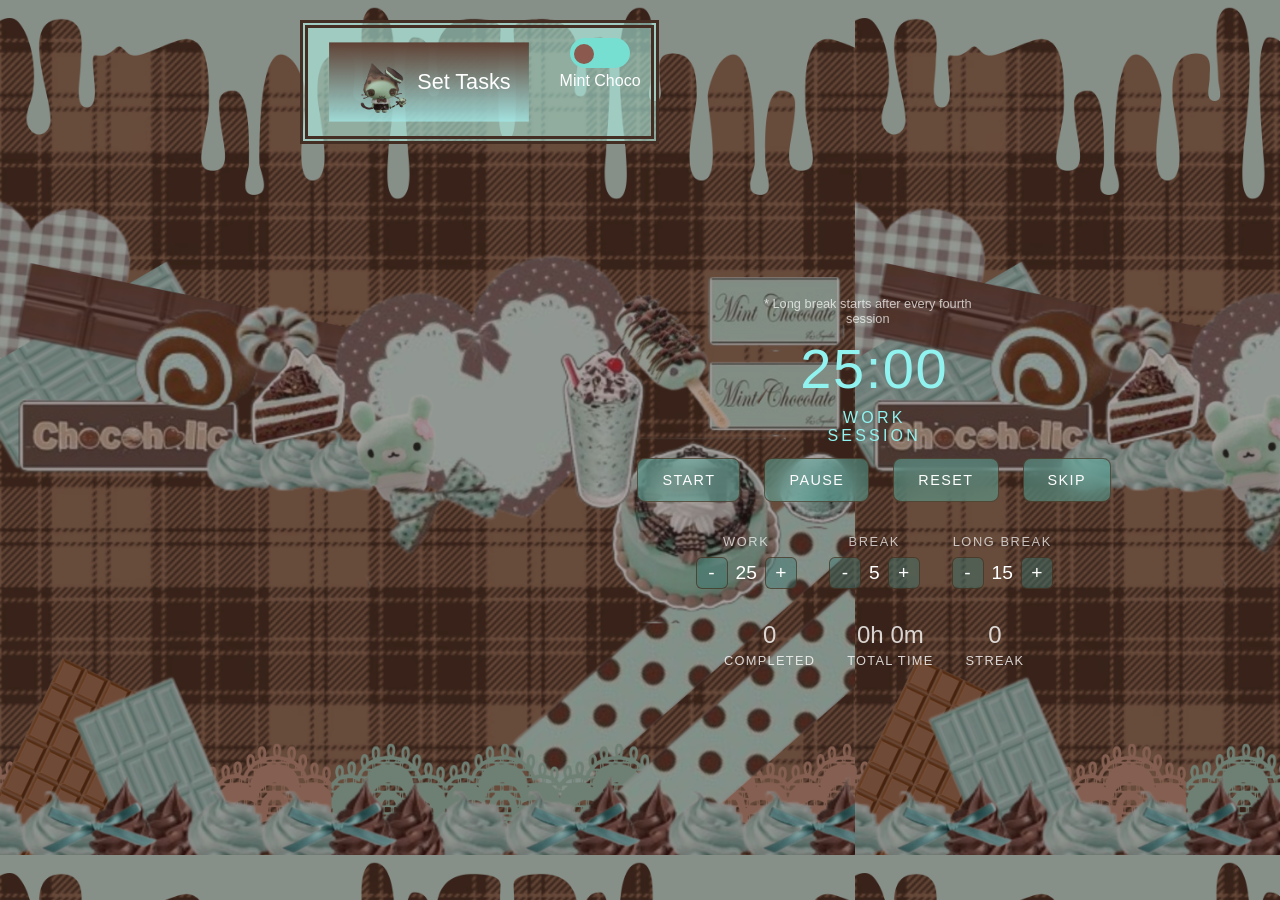
==== commit cbe1c2a9: "Add files via upload" ====
--- a/index.html
+++ b/index.html
@@ -18,7 +18,7 @@
        
         <div id="tasksToggle"><img class="task-icon" alt="Tasks toggle">Set Tasks</div>
         
-        <div class="game-link"><a href="game.html" target="_blank" rel="noopener noreferrer">Take A Break</a> </div>
+        <!-- <div class="game-link"><a href="game.html" target="_blank" rel="noopener noreferrer">Take A Break</a> </div> -->
         <!-- Rounded switch -->
         <div >
             <label class="switch">
--- a/timer.css
+++ b/timer.css
@@ -31,7 +31,7 @@
     display: flex;
     flex-direction: column;
     align-items: center;
-    color: #2b130a;
+    color: #90f3f0;
 }
 
 .time {
